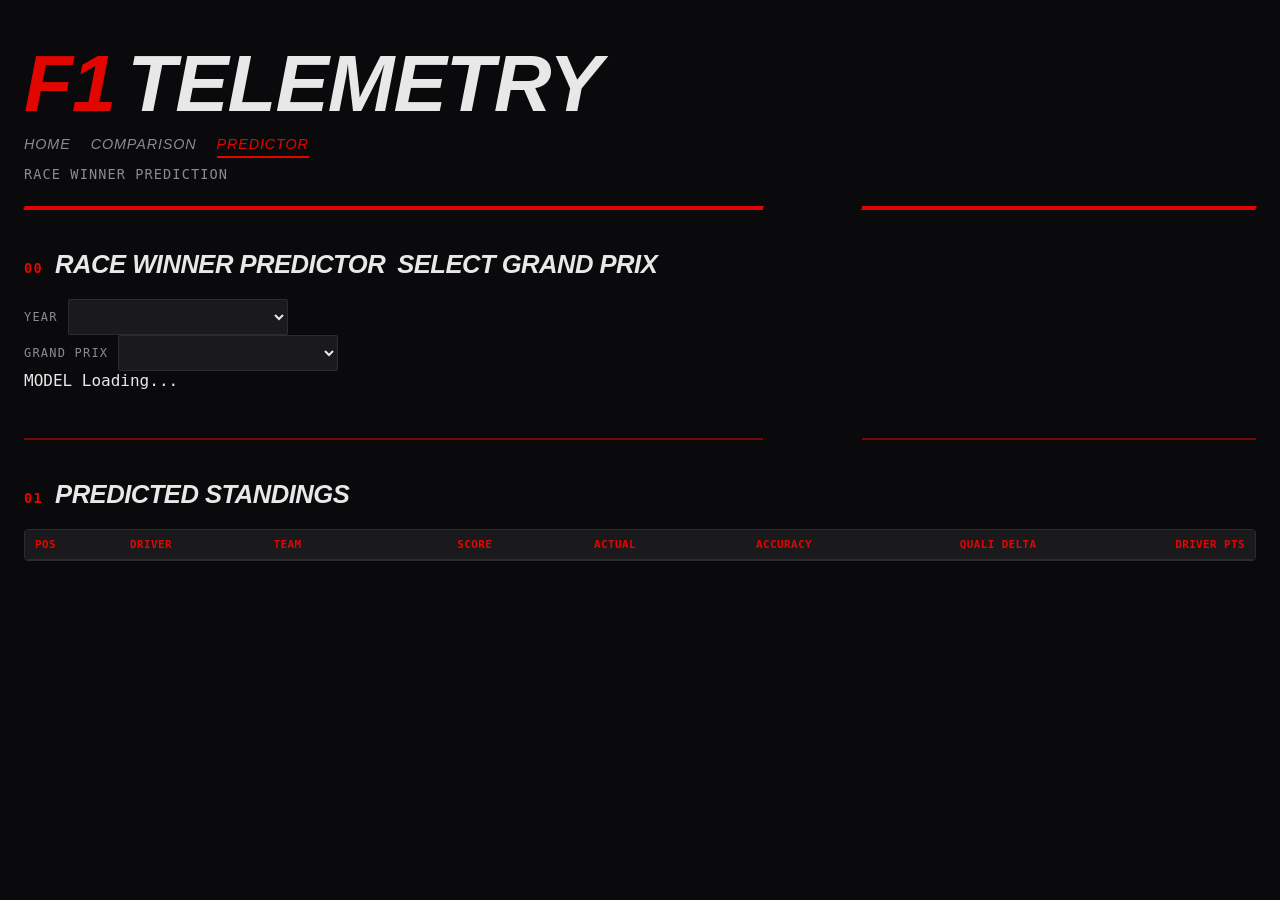
==== predictor.html @ 909f8824 "home and comparison logic" ====
<!DOCTYPE html>
<html lang="en">
<head>
    <meta charset="UTF-8">
    <meta name="viewport" content="width=device-width, initial-scale=1.0">
    <title>F1 Telemetry — Predictor</title>
    <link rel="stylesheet" href="css/style.css">
</head>
<body>
    <script src="js/pages/predictor.js" type="module"></script>

    <header class="site-header">
        <div class="wordmark">
            <span class="wordmark-f1">F1</span><span class="wordmark-rest">TELEMETRY</span>
        </div>
        <nav class="main-nav">
            <a href="index.html" class="main-nav__link">Home</a>
            <a href="comparison.html" class="main-nav__link">Comparison</a>
            <a href="predictor.html" class="main-nav__link main-nav__link--active">Predictor</a>
        </nav>
        <p class="subhead">Race winner prediction</p>
    </header>

    <div class="sector-rule" aria-hidden="true"></div>

    <main>
        <section class="predictor-section">
            <div class="section-label">
                <span class="section-index">00</span>
                <h2>Race winner predictor</h2>
                <h2>Select Grand Prix</h2>
            </div>

            <div class="predictor-panel">            
                <div class="predictor-selector-bar">
                    <div class="driver-select">
                        <label for="predictorYearSelect">YEAR</label>
                        <select id="predictorYearSelect" aria-label="Select Season Year"></select>
                    </div>
                    <div class="driver-select">
                        <label for="predictorRaceSelect">GRAND PRIX</label>
                        <select id="predictorRaceSelect" aria-label="Select Grand Prix"></select>
                    </div>
                    <span id="predictorStatusBadge" class="weather-pill" style="margin-left: auto;">
                        <span class="weather-pill__label">MODEL</span>
                        <span id="predictorStatusText">Loading...</span>
                    </span>
                </div>

                <div id="raceMetaCard" class="predictor-meta-card" style="display: none;">
                    <div class="predictor-meta-info">
                        <h3 id="raceTitle">Bahrain Grand Prix</h3>
                        <p id="raceCircuit" class="predictor-meta-details">Sakhir International Circuit</p>
                    </div>
                    <div id="raceWeather" class="predictor-weather-pills">
                        <!-- Populated dynamically -->
                    </div>
                </div>
            </div>
        </section>

        <div class="sector-rule sector-rule--thin" aria-hidden="true"></div>

        <section class="standings-section">
            <div class="section-label">
                <span class="section-index">01</span>
                <h2>Predicted Standings</h2>
            </div>

            <div id="podiumGrid" class="podium-grid">
                <!-- P1, P2, P3 cards populated dynamically -->
            </div>

            <div class="table-scroll">
                <table id="standingsTable">
                    <thead>
                        <tr>
                            <th style="text-align: left;">POS</th>
                            <th style="text-align: left;">DRIVER</th>
                            <th style="text-align: left;">TEAM</th>
                            <th>SCORE</th>
                            <th>ACTUAL</th>
                            <th>ACCURACY</th>
                            <th>QUALI DELTA</th>
                            <th>DRIVER PTS</th>
                        </tr>
                    </thead>
                    <tbody id="standingsTableBody">
                        <!-- Populated dynamically -->
                    </tbody>
                </table>
            </div>
        </section>
    </main>
</body>
</html>
---- css/style.css ----
/* ---------- Tokens ---------- */
:root {
    --bg: #0a0a0c;
    --panel: #1a1a1d;
    --panel-line: #2c2c30;
    --text: #e8e8e8;
    --text-dim: #8a8a90;
    --red: #e10600;
    --amber: #ffb800;
    --max-color: #4da6ff;
    --lewis-color: #e10600;

    --font-display: 'Arial Narrow', 'Helvetica Neue Condensed', sans-serif;
    --font-mono: 'Consolas', 'SF Mono', 'Roboto Mono', monospace;
}

* {
    box-sizing: border-box;
}

body {
    background: var(--bg);
    color: var(--text);
    font-family: var(--font-mono);
    margin: 0;
    padding: 0 24px 64px;
}

/* ---------- Header / wordmark ---------- */
.site-header {
    padding: 48px 0 24px;
}

.wordmark {
    font-family: var(--font-display);
    font-weight: 900;
    font-style: italic;
    letter-spacing: -1px;
    line-height: 0.9;
    font-size: clamp(2.5rem, 7vw, 5rem);
    text-transform: uppercase;
}

.wordmark-f1 {
    color: var(--red);
    margin-right: 0.15em;
}

.wordmark-rest {
    color: var(--text);
}

.subhead {
    font-family: var(--font-mono);
    color: var(--text-dim);
    font-size: 0.85rem;
    letter-spacing: 0.08em;
    text-transform: uppercase;
    margin: 8px 0 0;
}

/* ---------- Navigation ---------- */
.main-nav {
    display: flex;
    gap: 20px;
    margin-top: 16px;
    flex-wrap: wrap;
}

.main-nav__link {
    font-family: var(--font-display);
    font-style: italic;
    text-transform: uppercase;
    font-size: 0.9rem;
    letter-spacing: 0.06em;
    color: var(--text-dim);
    text-decoration: none;
    padding-bottom: 4px;
    border-bottom: 2px solid transparent;
}

.main-nav__link:hover {
    color: var(--text);
}

.main-nav__link--active {
    color: var(--red);
    border-bottom-color: var(--red);
}

/* ---------- Home page ---------- */
.home-lead {
    color: var(--text-dim);
    font-size: 0.95rem;
    line-height: 1.6;
    max-width: 640px;
    margin: 0 0 28px;
}

.home-links {
    display: grid;
    grid-template-columns: repeat(auto-fit, minmax(260px, 1fr));
    gap: 20px;
    max-width: 720px;
}

.home-card {
    display: flex;
    flex-direction: column;
    gap: 8px;
    background: var(--panel);
    border: 1px solid var(--panel-line);
    border-left: 4px solid var(--red);
    border-radius: 4px;
    padding: 20px 22px;
    text-decoration: none;
    color: var(--text);
    transition: border-color 0.15s ease;
}

.home-card:hover {
    border-left-color: var(--amber);
}

.home-card__title {
    font-family: var(--font-display);
    font-style: italic;
    text-transform: uppercase;
    font-size: 1.15rem;
}

.home-card__desc {
    font-size: 0.8rem;
    color: var(--text-dim);
    letter-spacing: 0.02em;
}

/* ---------- Sector rule (signature element) ---------- */
.sector-rule {
    height: 4px;
    background: linear-gradient(90deg, var(--red) 0%, var(--red) 60%, transparent 60%, transparent 68%, var(--red) 68%, var(--red) 100%);
    transform: skewX(-25deg);
    margin: 0 0 40px;
}

.sector-rule--thin {
    height: 2px;
    opacity: 0.5;
    margin: 48px 0 40px;
}

/* ---------- Section labels ---------- */
.section-label {
    display: flex;
    align-items: baseline;
    gap: 12px;
    margin-bottom: 20px;
}

.section-index {
    font-family: var(--font-mono);
    color: var(--red);
    font-weight: 700;
    font-size: 0.85rem;
    letter-spacing: 0.1em;
}

.section-label h2 {
    font-family: var(--font-display);
    font-style: italic;
    text-transform: uppercase;
    letter-spacing: -0.02em;
    font-size: 1.6rem;
    margin: 0;
}

/* ---------- Lap picker ---------- */
.lap-picker {
    display: flex;
    align-items: center;
    gap: 10px;
    margin-bottom: 20px;
}

.lap-picker label {
    font-size: 0.75rem;
    letter-spacing: 0.1em;
    color: var(--text-dim);
}

.lap-picker select {
    background: var(--panel);
    color: var(--text);
    border: 1px solid var(--panel-line);
    border-radius: 2px;
    padding: 8px 12px;
    font-family: var(--font-mono);
    font-size: 0.9rem;
    cursor: pointer;
}

.lap-picker select:focus-visible {
    outline: 2px solid var(--amber);
    outline-offset: 2px;
}

/* ---------- Session + driver selectors ---------- */
.session-select-bar,
.driver-select-bar {
    display: flex;
    align-items: center;
    gap: 16px;
    flex-wrap: wrap;
}

.session-select-bar {
    margin-bottom: 16px;
}

.driver-select {
    display: flex;
    align-items: center;
    gap: 10px;
}

.driver-select label {
    font-size: 0.75rem;
    letter-spacing: 0.1em;
    color: var(--text-dim);
}

.driver-select select {
    background: var(--panel);
    color: var(--text);
    border: 1px solid var(--panel-line);
    border-radius: 2px;
    padding: 8px 12px;
    font-family: var(--font-mono);
    font-size: 0.9rem;
    cursor: pointer;
    min-width: 220px;
}

#loadComparisonBtn {
    background: var(--red);
    color: #fff;
    border: none;
    border-radius: 2px;
    padding: 10px 20px;
    font-family: var(--font-display);
    font-style: italic;
    text-transform: uppercase;
    letter-spacing: 0.04em;
    font-size: 0.95rem;
    cursor: pointer;
}

#loadComparisonBtn:disabled {
    background: var(--panel-line);
    color: var(--text-dim);
    cursor: not-allowed;
}

.select-warning {
    color: var(--amber);
    font-size: 0.8rem;
}

/* ---------- Driver readout cards ---------- */
.readout-row {
    display: flex;
    gap: 24px;
    margin-top: 20px;
    flex-wrap: wrap;
}

.driver-readout-card {
    flex: 1 1 280px;
    display: flex;
    align-items: center;
    gap: 16px;
    background: var(--panel);
    border: 1px solid var(--panel-line);
    border-left: 4px solid var(--text-dim);
    border-radius: 4px;
    padding: 14px 18px;
    min-height: 84px;
}

.driver-readout-card img {
    width: 56px;
    height: 56px;
    object-fit: cover;
    border-radius: 4px;
    background: #000;
    flex-shrink: 0;
}

.driver-readout-card .readout-info {
    display: flex;
    flex-direction: column;
    gap: 4px;
    min-width: 0;
}

.driver-readout-card .readout-name {
    font-family: var(--font-display);
    font-style: italic;
    text-transform: uppercase;
    font-size: 1.05rem;
    letter-spacing: 0.02em;
}

.driver-readout-card .readout-team {
    font-size: 0.75rem;
    letter-spacing: 0.06em;
    text-transform: uppercase;
    opacity: 0.85;
}

.driver-readout-card .readout-telemetry {
    font-size: 0.85rem;
    color: var(--text);
    letter-spacing: 0.02em;
}

/* ---------- Chart ---------- */
/* ---------- Chart + track layout ---------- */
.chart-track-row {
    display: flex;
    align-items: stretch;
    gap: 24px;
}

.chart-track-row .chart-wrap,
.chart-track-row .track-wrap {
    flex: 1 1 0;
    min-width: 0;
    height: 460px;
}

.chart-track-row .chart-wrap {
    display: flex;
    flex-direction: column;
}

.chart-track-row .chart-wrap canvas {
    flex: 1;
    min-height: 0;
    width: 100% !important;
}

.track-wrap {
    padding: 0;
    overflow: hidden;
}

.track-wrap svg {
    width: 100%;
    height: 100%;
    display: block;
}

@media (max-width: 900px) {
    .chart-track-row {
        flex-direction: column;
    }

    .chart-track-row .chart-wrap,
    .chart-track-row .track-wrap {
        height: 420px;
    }
}

.chart-wrap {
    background: var(--panel);
    border: 1px solid var(--panel-line);
    border-radius: 4px;
    padding: 20px;
}

/* ---------- Track SVG ---------- */
#trackContainer {
    user-select: none;
    -webkit-user-select: none;
}

.track-svg {
    background: var(--panel);
    border: 1px solid var(--panel-line);
    border-radius: 4px;
}

.track-base {
    stroke: #000000;
}

path.track-sector-1 {
    stroke: var(--red);
    fill: none;
}

path.track-sector-2 {
    stroke: #29c2ff;
    fill: none;
}

path.track-sector-3 {
    stroke: var(--amber);
    fill: none;
}

text.track-sector-1 {
    fill: var(--red);
}

text.track-sector-2 {
    fill: #29c2ff;
}

text.track-sector-3 {
    fill: var(--amber);
}

.sector-label {
    font-family: var(--font-display);
    font-style: italic;
    font-size: 13px;
    text-transform: uppercase;
    letter-spacing: 0.04em;
}

/* ---------- Circuit reference image ---------- */
.circuit-image-wrap {
    background: #000000;
    border: 1px solid var(--panel-line);
    border-radius: 4px;
    padding: 16px;
    margin: 24px 0;
    text-align: center;
}

.circuit-image {
    max-width: 100%;
    max-height: 260px;
    mix-blend-mode: screen;
}

/* ---------- Tables ---------- */
.tables-grid {
    display: grid;
    grid-template-columns: 1fr 1fr;
    gap: 24px;
}

@media (max-width: 800px) {
    .tables-grid {
        grid-template-columns: 1fr;
    }
}

.driver-table h3 {
    display: flex;
    align-items: center;
    gap: 10px;
    font-family: var(--font-display);
    font-style: italic;
    text-transform: uppercase;
    font-size: 1.1rem;
    margin: 0 0 12px;
}

.driver-dot {
    width: 10px;
    height: 10px;
    border-radius: 50%;
    display: inline-block;
}

.driver-dot--max {
    background: var(--max-color);
}

.driver-dot--lewis {
    background: var(--lewis-color);
}

.table-scroll {
    max-height: 420px;
    overflow-y: auto;
    border: 1px solid var(--panel-line);
    border-radius: 4px;
}

table {
    border-collapse: collapse;
    width: 100%;
    font-size: 0.78rem;
}

thead, tr:first-child {
    position: sticky;
    top: 0;
}

th, td {
    padding: 8px 10px;
    text-align: right;
    white-space: nowrap;
    border-bottom: 1px solid var(--panel-line);
}

tr:first-child th, tr:first-child td {
    background: var(--panel);
    color: var(--red);
    font-weight: 700;
    text-transform: uppercase;
    letter-spacing: 0.04em;
    font-size: 0.68rem;
}

tbody tr:hover, tr:hover {
    background: rgba(255, 184, 0, 0.06);
}

/* Scrollbar (webkit) for the dark theme */
.table-scroll::-webkit-scrollbar {
    width: 8px;
}

.table-scroll::-webkit-scrollbar-track {
    background: var(--bg);
}

.table-scroll::-webkit-scrollbar-thumb {
    background: var(--panel-line);
    border-radius: 4px;
}

/* ---------- Session alert dock (bottom-left cubes) ---------- */
.alert-dock {
    position: fixed;
    bottom: 24px;
    left: 24px;
    z-index: 1000;
    display: flex;
    flex-direction: column;
    gap: 10px;
    max-width: min(340px, calc(100vw - 48px));
    pointer-events: none;
}

.alert-cube {
    pointer-events: auto;
    display: flex;
    align-items: flex-end;
    gap: 10px;
    background: var(--panel);
    border: 1px solid var(--panel-line);
    border-left: 4px solid var(--amber);
    border-radius: 3px;
    padding: 12px 12px 12px 14px;
    box-shadow:
        4px 4px 0 rgba(0, 0, 0, 0.35),
        0 10px 28px rgba(0, 0, 0, 0.45);
    transform: perspective(400px) rotateX(4deg);
    transform-origin: bottom right;
}

.alert-cube[hidden] {
    display: none;
}

.alert-cube--not-started {
    border-left-color: #29c2ff;
}

.alert-cube--in-progress {
    border-left-color: var(--amber);
}

.alert-cube--finished {
    border-left-color: var(--text-dim);
}

.alert-cube__text {
    flex: 1;
    margin: 0;
    font-size: 0.78rem;
    line-height: 1.45;
    color: var(--text);
    letter-spacing: 0.02em;
}

.alert-cube__close {
    flex-shrink: 0;
    width: 26px;
    height: 26px;
    border: 1px solid var(--panel-line);
    background: var(--bg);
    color: var(--text-dim);
    border-radius: 2px;
    cursor: pointer;
    font-family: var(--font-mono);
    font-size: 1.1rem;
    line-height: 1;
    padding: 0;
    display: flex;
    align-items: center;
    justify-content: center;
}

.alert-cube__close:hover {
    color: var(--text);
    border-color: var(--text-dim);
}

.alert-cube__close:focus-visible {
    outline: 2px solid var(--amber);
    outline-offset: 2px;
}
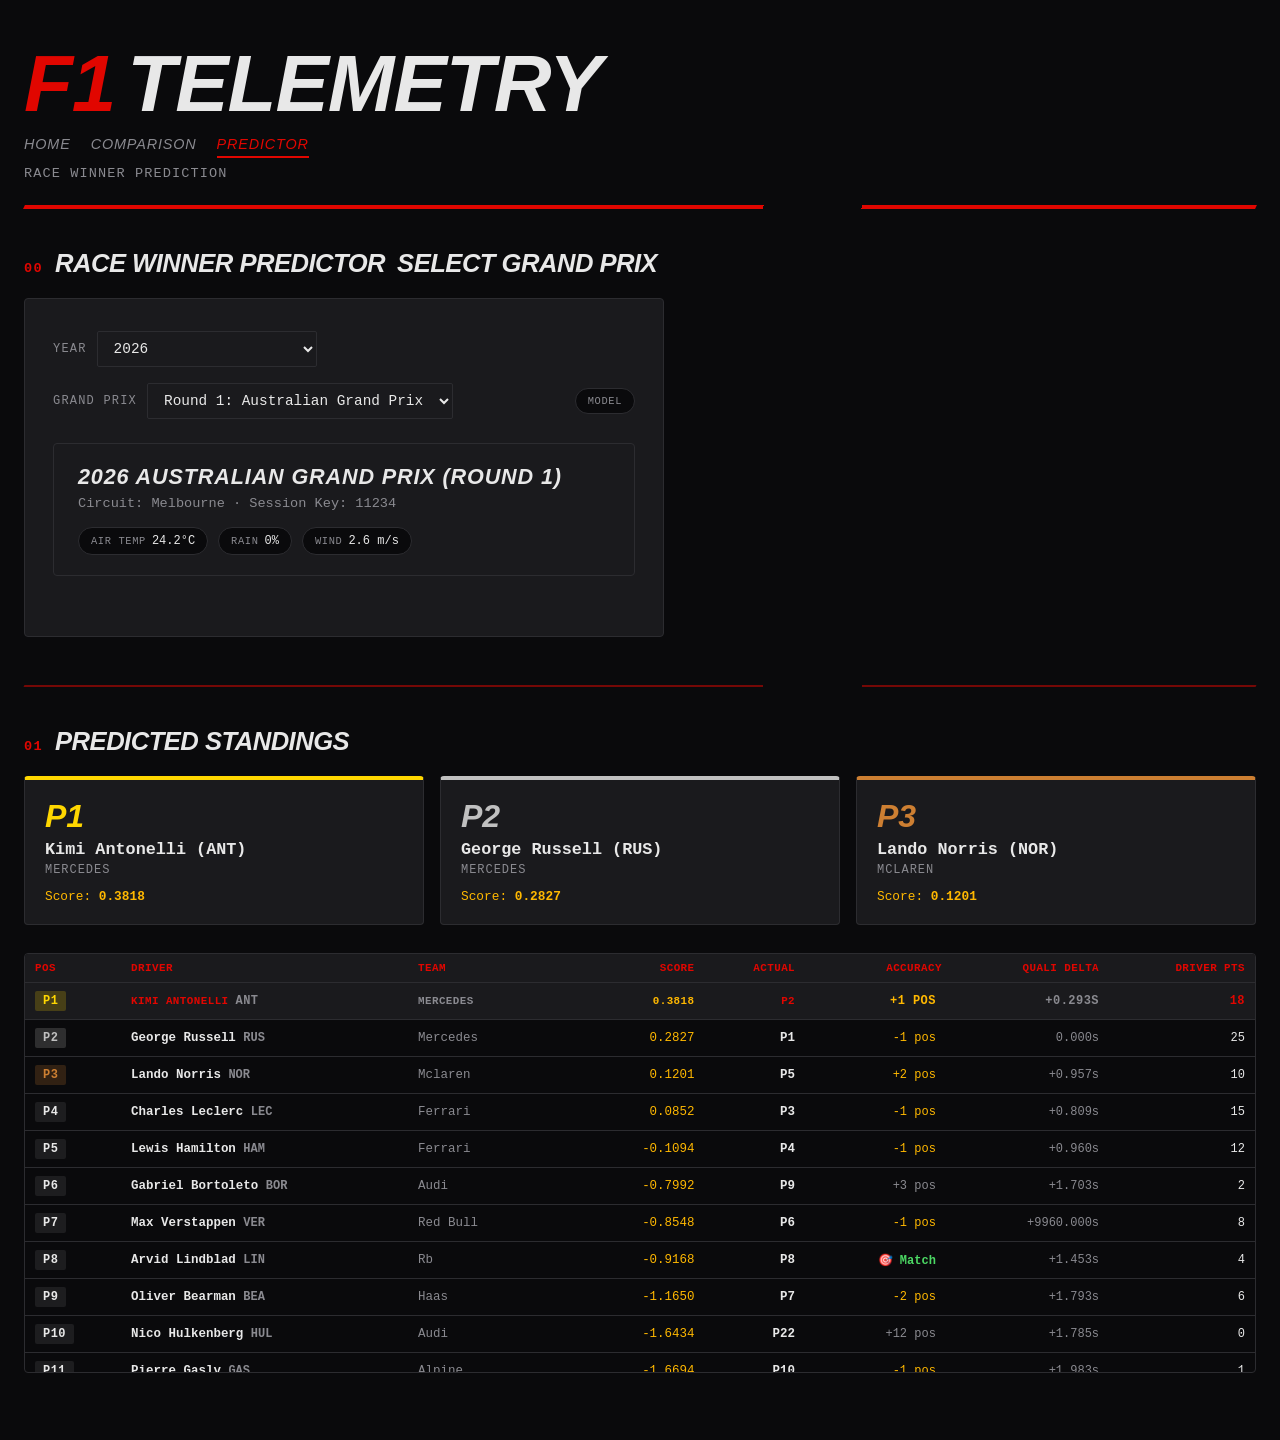
==== commit 84e48f2c: "predictor python logic" ====
--- a/predictor.html
+++ b/predictor.html
@@ -43,7 +43,7 @@
                     </div>
                     <span id="predictorStatusBadge" class="weather-pill" style="margin-left: auto;">
                         <span class="weather-pill__label">MODEL</span>
-                        <span id="predictorStatusText">Loading...</span>
+                        <!-- <span id="predictorStatusText">Loading...</span> -->
                     </span>
                 </div>
 
--- a/css/style.css
+++ b/css/style.css
@@ -135,6 +135,202 @@
     letter-spacing: 0.02em;
 }
 
+/* ---------- Predictor page ---------- */
+.predictor-panel {
+    background: var(--panel);
+    border: 1px solid var(--panel-line);
+    border-radius: 4px;
+    padding: 32px 28px;
+    max-width: 640px;
+}
+
+.predictor-placeholder {
+    font-size: 0.95rem;
+    line-height: 1.55;
+    margin: 0 0 16px;
+}
+
+.predictor-hint {
+    font-size: 0.78rem;
+    color: var(--text-dim);
+    margin: 0;
+}
+
+.predictor-hint code {
+    color: var(--amber);
+    font-size: 0.75rem;
+}
+
+/* Predictor interactive elements */
+.predictor-selector-bar {
+    display: flex;
+    align-items: center;
+    gap: 16px;
+    flex-wrap: wrap;
+    margin-bottom: 24px;
+}
+
+.predictor-meta-card {
+    background: var(--panel);
+    border: 1px solid var(--panel-line);
+    border-radius: 4px;
+    padding: 20px 24px;
+    margin-bottom: 28px;
+    display: flex;
+    justify-content: space-between;
+    align-items: center;
+    flex-wrap: wrap;
+    gap: 16px;
+}
+
+.predictor-meta-info h3 {
+    margin: 0 0 6px;
+    font-family: var(--font-display);
+    font-style: italic;
+    text-transform: uppercase;
+    font-size: 1.35rem;
+    letter-spacing: 0.04em;
+    color: var(--text);
+}
+
+.predictor-meta-details {
+    color: var(--text-dim);
+    font-size: 0.85rem;
+    margin: 0;
+}
+
+.predictor-weather-pills {
+    display: flex;
+    gap: 10px;
+    flex-wrap: wrap;
+}
+
+.weather-pill {
+    background: var(--bg);
+    border: 1px solid var(--panel-line);
+    border-radius: 20px;
+    padding: 6px 12px;
+    font-size: 0.75rem;
+    color: var(--text);
+    display: flex;
+    align-items: center;
+    gap: 6px;
+}
+
+.weather-pill__label {
+    color: var(--text-dim);
+    text-transform: uppercase;
+    font-size: 0.65rem;
+    letter-spacing: 0.06em;
+}
+
+/* Podium Cards */
+.podium-grid {
+    display: grid;
+    grid-template-columns: repeat(3, 1fr);
+    gap: 16px;
+    margin-bottom: 28px;
+}
+
+@media (max-width: 768px) {
+    .podium-grid {
+        grid-template-columns: 1fr;
+    }
+}
+
+.podium-card {
+    background: var(--panel);
+    border: 1px solid var(--panel-line);
+    border-radius: 4px;
+    padding: 20px;
+    position: relative;
+    overflow: hidden;
+    transition: transform 0.15s ease, border-color 0.15s ease;
+}
+
+.podium-card:hover {
+    transform: translateY(-2px);
+}
+
+.podium-card--p1 {
+    border-top: 4px solid #ffd700;
+}
+
+.podium-card--p2 {
+    border-top: 4px solid #c0c0c0;
+}
+
+.podium-card--p3 {
+    border-top: 4px solid #cd7f32;
+}
+
+.podium-card__rank {
+    font-family: var(--font-display);
+    font-weight: 900;
+    font-style: italic;
+    font-size: 2rem;
+    line-height: 1;
+    margin-bottom: 8px;
+}
+
+.podium-card--p1 .podium-card__rank { color: #ffd700; }
+.podium-card--p2 .podium-card__rank { color: #c0c0c0; }
+.podium-card--p3 .podium-card__rank { color: #cd7f32; }
+
+.podium-card__name {
+    font-size: 1.05rem;
+    font-weight: 700;
+    margin: 0 0 4px;
+    color: var(--text);
+}
+
+.podium-card__team {
+    font-size: 0.75rem;
+    color: var(--text-dim);
+    text-transform: uppercase;
+    letter-spacing: 0.08em;
+    margin: 0 0 12px;
+}
+
+.podium-card__score {
+    font-size: 0.8rem;
+    color: var(--amber);
+}
+
+.pos-tag {
+    display: inline-block;
+    padding: 3px 8px;
+    border-radius: 2px;
+    font-weight: 700;
+    font-size: 0.75rem;
+    letter-spacing: 0.04em;
+    text-transform: uppercase;
+}
+
+.pos-tag--p1 { background: rgba(255, 215, 0, 0.2); color: #ffd700; }
+.pos-tag--p2 { background: rgba(192, 192, 192, 0.2); color: #c0c0c0; }
+.pos-tag--p3 { background: rgba(205, 127, 50, 0.2); color: #cd7f32; }
+.pos-tag--default { background: rgba(255, 255, 255, 0.08); color: var(--text); }
+
+.delta-tag {
+    font-size: 0.75rem;
+    padding: 2px 6px;
+    border-radius: 2px;
+}
+
+.delta-tag--exact {
+    color: #4cd964;
+    font-weight: 700;
+}
+
+.delta-tag--close {
+    color: var(--amber);
+}
+
+.delta-tag--far {
+    color: var(--text-dim);
+}
+
 /* ---------- Sector rule (signature element) ---------- */
 .sector-rule {
     height: 4px;
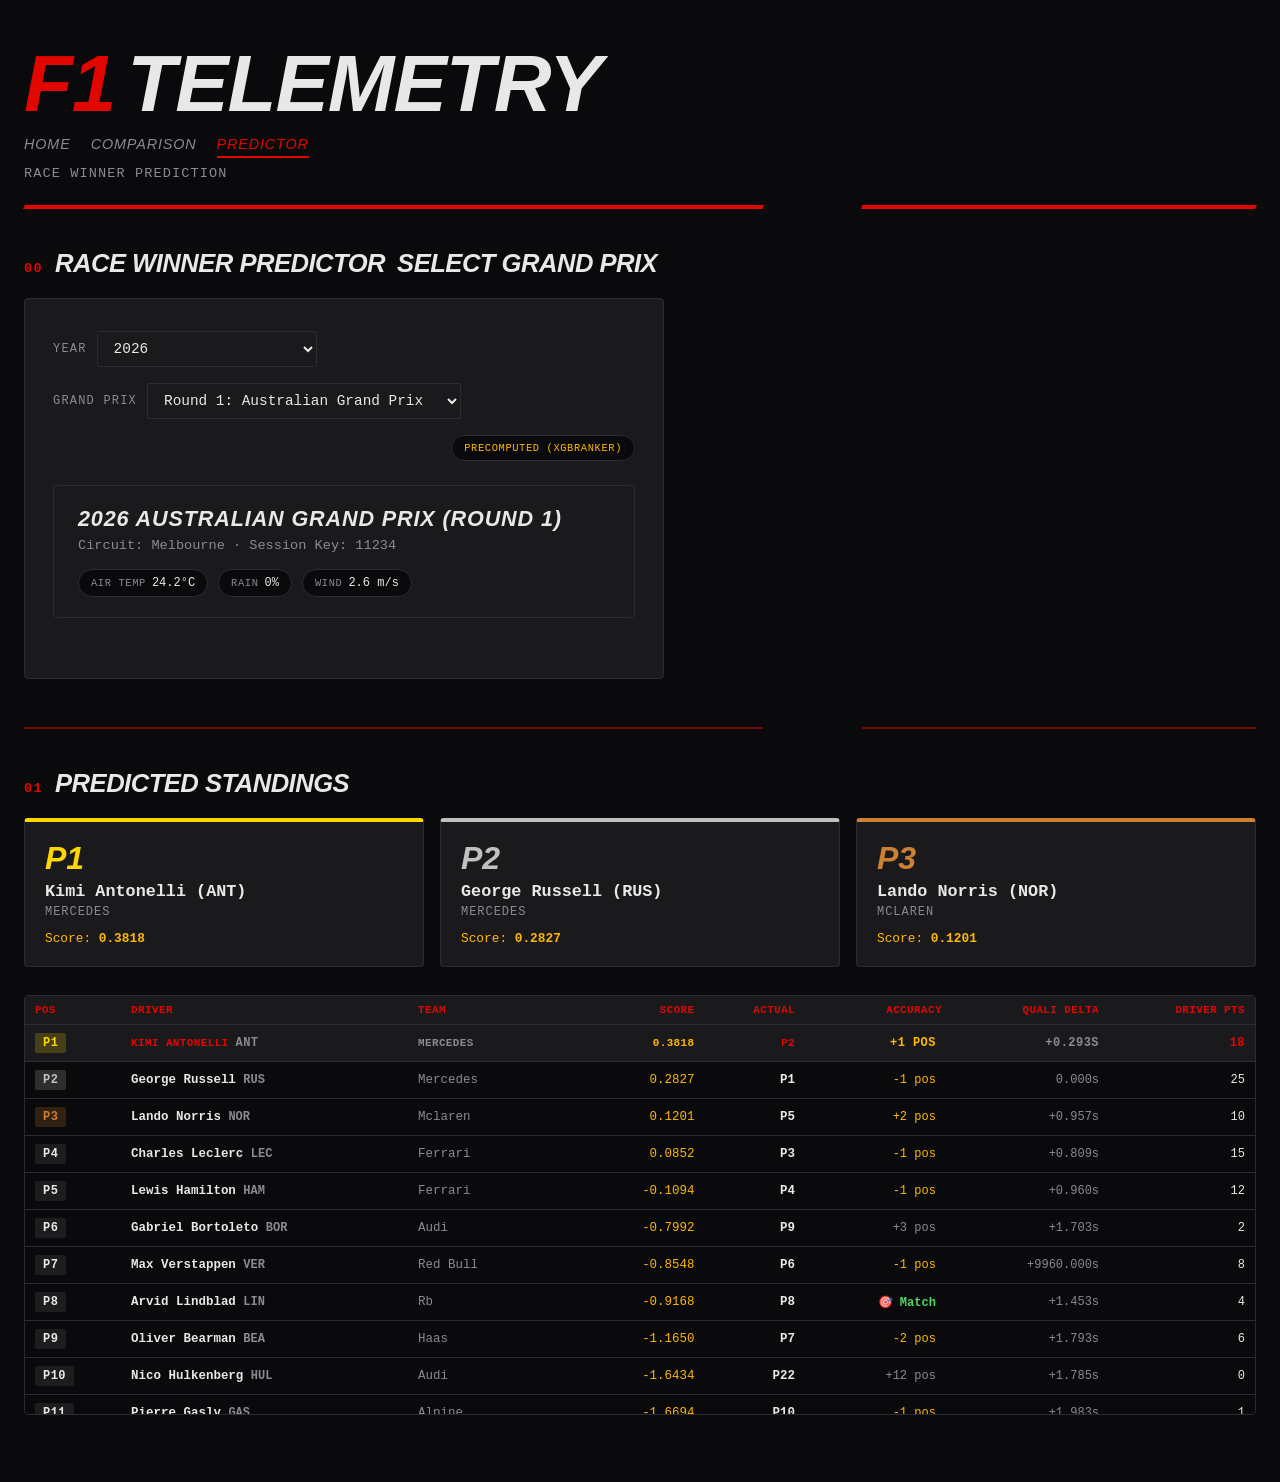
==== commit 6735c945: "hooking up the front-end to request changes from server.py" ====
--- a/predictor.html
+++ b/predictor.html
@@ -42,7 +42,7 @@
                         <select id="predictorRaceSelect" aria-label="Select Grand Prix"></select>
                     </div>
                     <span id="predictorStatusBadge" class="weather-pill" style="margin-left: auto;">
-                        <span class="weather-pill__label">MODEL</span>
+                        <span id="predictorStatusText" class="weather-pill__label">MODEL</span>
                         <!-- <span id="predictorStatusText">Loading...</span> -->
                     </span>
                 </div>
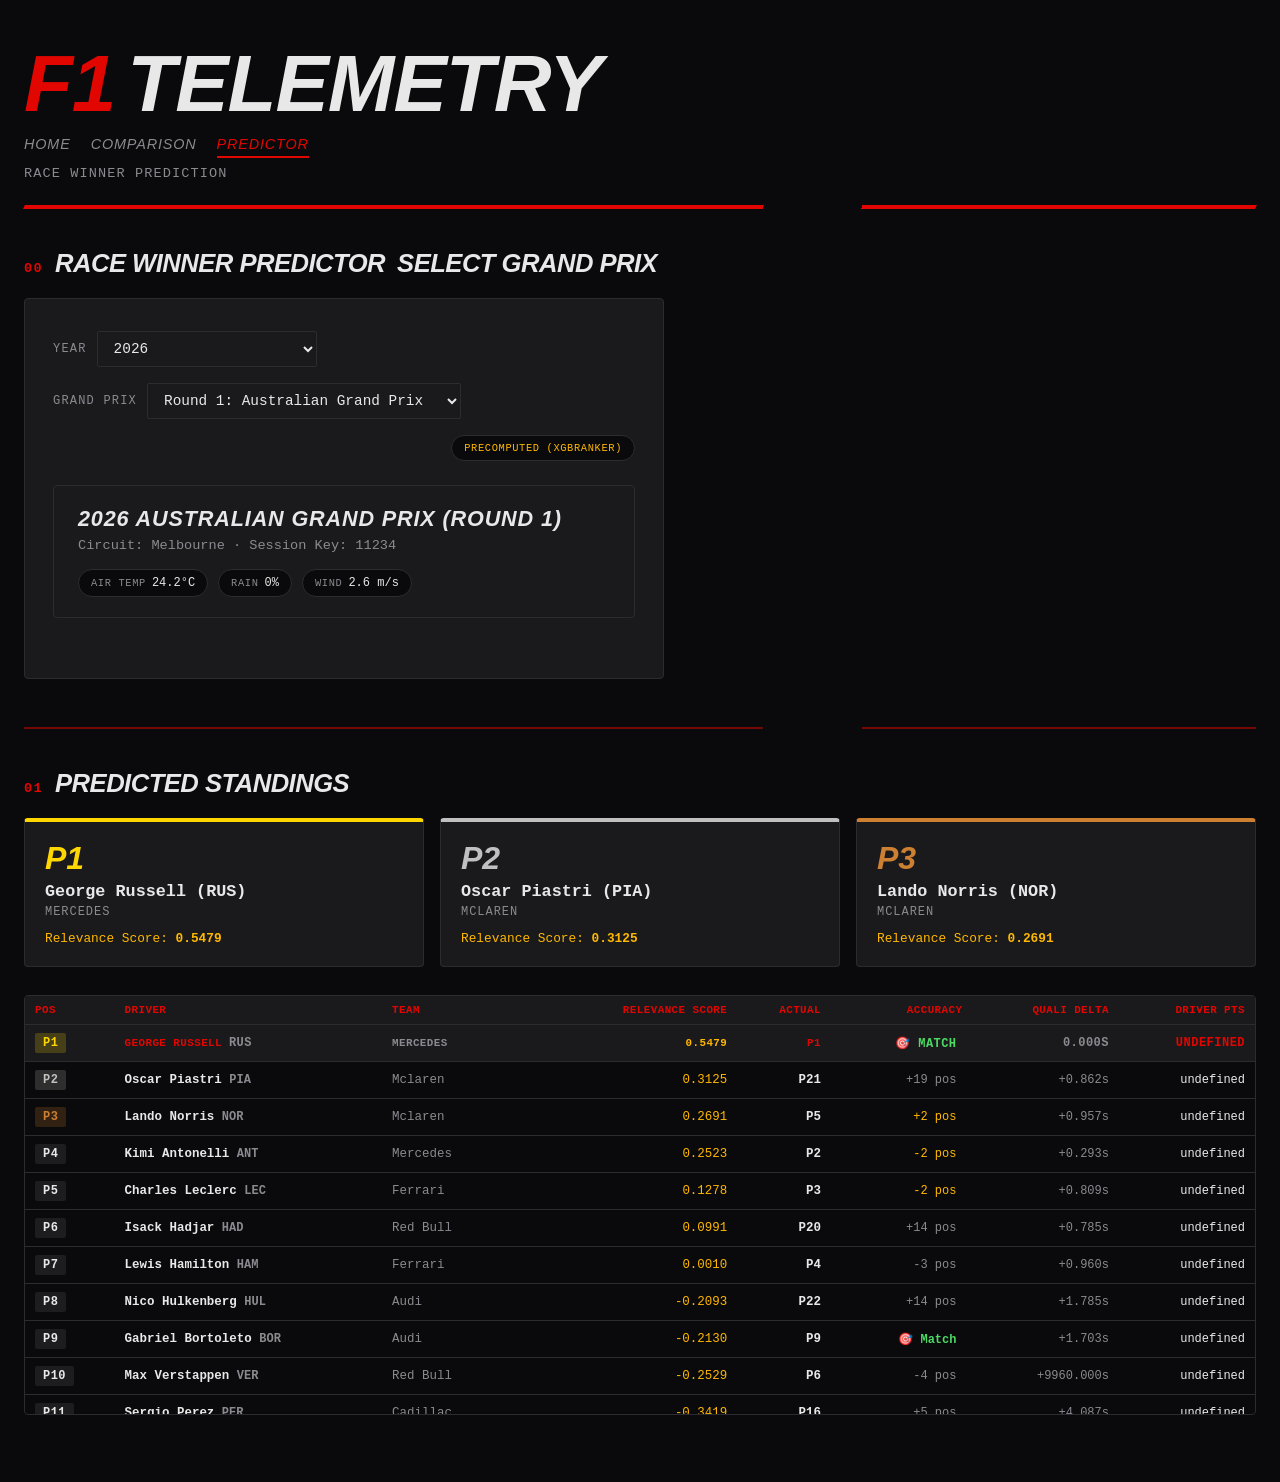
==== commit 73cc3dee: "frontend fixes" ====
--- a/predictor.html
+++ b/predictor.html
@@ -78,7 +78,7 @@
                             <th style="text-align: left;">POS</th>
                             <th style="text-align: left;">DRIVER</th>
                             <th style="text-align: left;">TEAM</th>
-                            <th>SCORE</th>
+                            <th>RELEVANCE SCORE</th>
                             <th>ACTUAL</th>
                             <th>ACCURACY</th>
                             <th>QUALI DELTA</th>
@@ -92,5 +92,11 @@
             </div>
         </section>
     </main>
+
+    <div id="alertDock" class="alert-dock" aria-live="polite">
+        <div id="backendLoadingAlert" class="alert-cube alert-cube--info" hidden>
+            <p class="alert-cube__text">Connecting to the Predictor backend... this may take up to 50s if the server is starting up.</p>
+        </div>
+    </div>
 </body>
 </html>
--- a/css/style.css
+++ b/css/style.css
@@ -814,4 +814,16 @@
 .alert-cube__close:focus-visible {
     outline: 2px solid var(--amber);
     outline-offset: 2px;
-}+}
+.alert-cube--error {
+    border-left-color: var(--red);
+    padding: 16px 16px 16px 18px;
+}
+.alert-cube--error .alert-cube__text {
+    font-size: 0.85rem;
+    font-weight: 600;
+}
+
+.alert-cube--info {
+    border-left-color: #29c2ff;
+}
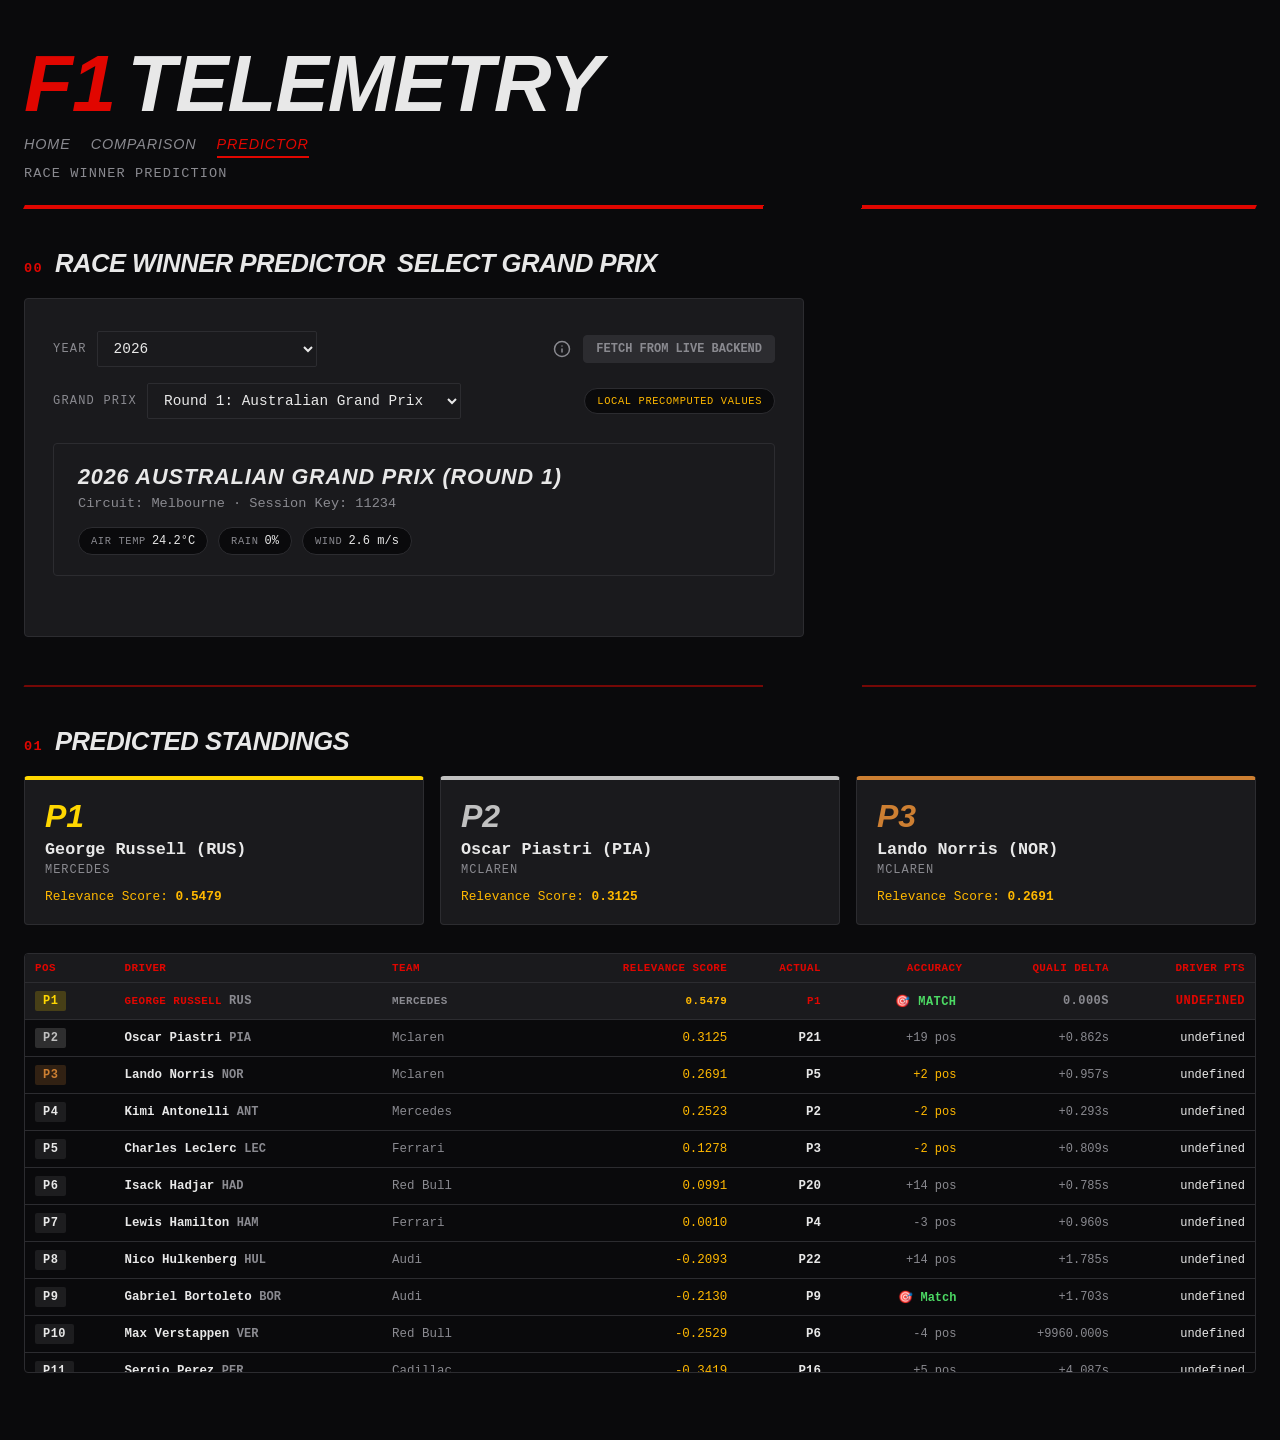
==== commit fc103099: "adding toggle ability to decide where data is fetched from" ====
--- a/predictor.html
+++ b/predictor.html
@@ -32,19 +32,38 @@
             </div>
 
             <div class="predictor-panel">            
-                <div class="predictor-selector-bar">
-                    <div class="driver-select">
-                        <label for="predictorYearSelect">YEAR</label>
-                        <select id="predictorYearSelect" aria-label="Select Season Year"></select>
+                <style>
+                .tooltip-container { position: relative; display: flex; align-items: center; justify-content: center; cursor: help; color: var(--text-dim); transition: color 0.2s; }
+                .tooltip-container:hover { color: var(--text); }
+                .tooltip-text { visibility: hidden; width: 280px; background-color: var(--panel); color: var(--text); text-align: left; border-radius: 6px; padding: 12px; position: absolute; z-index: 10; top: 150%; right: 0; border: 1px solid var(--panel-line); font-size: 0.75rem; font-family: var(--font-mono); line-height: 1.4; box-shadow: 0 4px 12px rgba(0,0,0,0.5); opacity: 0; transition: opacity 0.2s; text-transform: none; font-weight: normal; }
+                .tooltip-container:hover .tooltip-text { visibility: visible; opacity: 1; }
+                </style>
+                <div class="predictor-selector-bar" style="flex-direction: column; align-items: stretch; gap: 16px;">
+                    <!-- Row 1: Year and Toggle -->
+                    <div style="display: flex; justify-content: space-between; align-items: center; width: 100%;">
+                        <div class="driver-select">
+                            <label for="predictorYearSelect">YEAR</label>
+                            <select id="predictorYearSelect" aria-label="Select Season Year"></select>
+                        </div>
+                        <div style="display: flex; align-items: center; gap: 12px;">
+                            <div class="tooltip-container">
+                                <svg xmlns="http://www.w3.org/2000/svg" width="18" height="18" viewBox="0 0 24 24" fill="none" stroke="currentColor" stroke-width="2" stroke-linecap="round" stroke-linejoin="round"><circle cx="12" cy="12" r="10"></circle><line x1="12" y1="16" x2="12" y2="12"></line><line x1="12" y1="8" x2="12.01" y2="8"></line></svg>
+                                <span class="tooltip-text">The free Render backend winds down after 15 minutes of inactivity. It may take 1-2 minutes to boot back up. Use this button to instantly view precomputed values while waiting!</span>
+                            </div>
+                            <button id="dataSourceToggleBtn" style="padding: 6px 12px; border-radius: 4px; border: 1px solid var(--panel-line); font-family: var(--font-mono); font-size: 0.75rem; font-weight: 700; cursor: pointer; transition: all 0.2s; background: var(--panel-line); color: var(--text-dim);">LOADING...</button>
+                        </div>
                     </div>
-                    <div class="driver-select">
-                        <label for="predictorRaceSelect">GRAND PRIX</label>
-                        <select id="predictorRaceSelect" aria-label="Select Grand Prix"></select>
+                    
+                    <!-- Row 2: Race and Status -->
+                    <div style="display: flex; justify-content: space-between; align-items: center; width: 100%;">
+                        <div class="driver-select">
+                            <label for="predictorRaceSelect">GRAND PRIX</label>
+                            <select id="predictorRaceSelect" aria-label="Select Grand Prix"></select>
+                        </div>
+                        <span id="predictorStatusBadge" class="weather-pill">
+                            <span id="predictorStatusText" class="weather-pill__label">MODEL</span>
+                        </span>
                     </div>
-                    <span id="predictorStatusBadge" class="weather-pill" style="margin-left: auto;">
-                        <span id="predictorStatusText" class="weather-pill__label">MODEL</span>
-                        <!-- <span id="predictorStatusText">Loading...</span> -->
-                    </span>
                 </div>
 
                 <div id="raceMetaCard" class="predictor-meta-card" style="display: none;">
--- a/css/style.css
+++ b/css/style.css
@@ -93,7 +93,7 @@
     color: var(--text-dim);
     font-size: 0.95rem;
     line-height: 1.6;
-    max-width: 640px;
+    max-width: 780px;
     margin: 0 0 28px;
 }
 
@@ -141,7 +141,7 @@
     border: 1px solid var(--panel-line);
     border-radius: 4px;
     padding: 32px 28px;
-    max-width: 640px;
+    max-width: 780px;
 }
 
 .predictor-placeholder {
